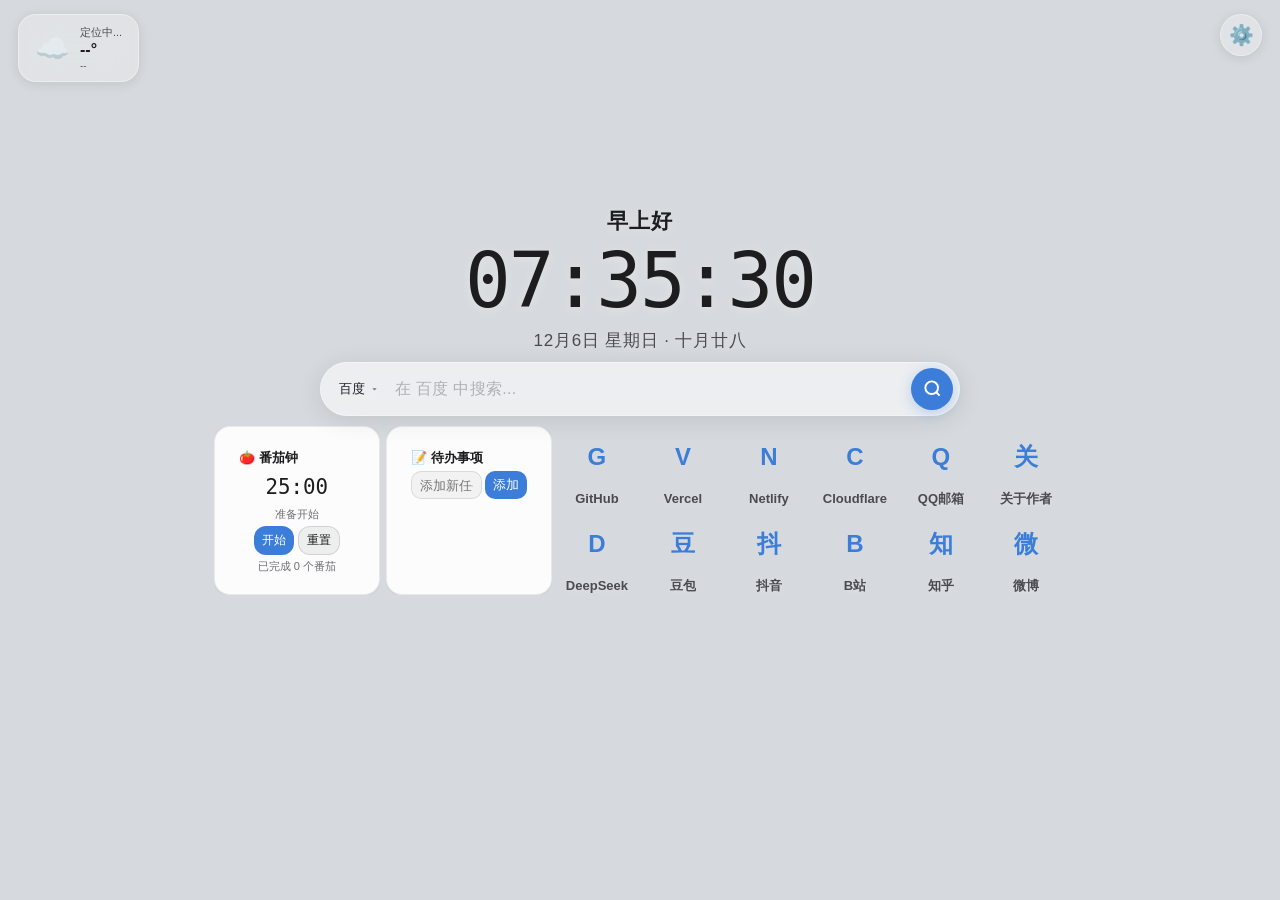
==== index.html @ c3597ccc "2026-09-25" ====
<!--
  index.html — MolTab 主页面
  纯静态 HTML 骨架，所有动态功能由 app/ 目录下的 ES 模块实现
  页面结构：背景层 → 顶部栏(天气+设置) → 主容器(时间+日期+搜索+网格) → 一言 → 设置弹窗
-->
<!DOCTYPE html>
<html lang="zh-CN">
<head>
    <meta charset="UTF-8">
    <meta name="viewport" content="width=device-width, initial-scale=1.0">
    <title>MolTab · 极简搜索</title>
    <link rel="icon" href="img/tabicon.png">
    <link rel="stylesheet" href="css/style.css">
</head>
<body>
    <!-- 背景加载遮罩：壁纸加载完成前显示加载动画 -->
    <div class="bg-loading"></div>
    <!-- 背景遮罩层：用于调节壁纸亮度，适配深浅色模式 -->
    <div class="bg-overlay" id="bgOverlay"></div>

    <!-- 顶部栏：左侧天气组件 + 右侧设置按钮 -->
    <div class="top-bar">
        <div class="weather-widget" id="weatherWidget">
            <span class="weather-icon" id="weatherIcon">☁️</span>
            <div class="weather-info">
                <span class="weather-city" id="weatherCity">定位中...</span>
                <span class="weather-temp" id="weatherTemp">--°</span>
                <span class="weather-desc" id="weatherDesc">--</span>
            </div>
        </div>
        <button class="settings-btn" id="settingsBtn">⚙️</button>
    </div>

    <!-- 主容器：垂直排列为 时间→日期→搜索框→书签网格 -->
    <div class="main-container">
        <!-- 时间 + 问候语 -->
        <div class="time-wrapper">
            <div class="time-display" id="timeDisplay" data-local-adapt>00:00:00</div>
            <div class="greeting-text" id="greetingText" data-local-adapt></div>
        </div>
        <!-- 日期（公历 + 农历） -->
        <div class="date-display" id="dateDisplay" data-local-adapt><span>加载中...</span></div>
        <!-- 搜索框区域：引擎选择器 + 输入框 + 清除按钮 + 搜索按钮 -->
        <div class="search-container">
            <div class="engine-selector">
                <button class="engine-btn" id="engineBtn">
                    <span id="engineBtnText">百度</span>
                    <span class="arrow" id="engineArrow">▾</span>
                </button>
                <!-- 搜索引擎下拉菜单：7 个预置引擎 -->
                <div class="engine-dropdown" id="engineDropdown">
                    <div class="engine-option selected" data-engine="baidu"><span class="engine-dot"></span>百度</div>
                    <div class="engine-option" data-engine="bing"><span class="engine-dot"></span>必应</div>
                    <div class="engine-option" data-engine="google"><span class="engine-dot"></span>谷歌</div>
                    <div class="engine-option" data-engine="duckduckgo"><span class="engine-dot"></span>DuckDuckGo</div>
                    <div class="engine-option" data-engine="yandex"><span class="engine-dot"></span>Yandex</div>
                    <div class="engine-option" data-engine="sogou"><span class="engine-dot"></span>搜狗</div>
                    <div class="engine-option" data-engine="360"><span class="engine-dot"></span>360搜索</div>
                </div>
            </div>
            <input type="text" class="search-input" id="searchInput" placeholder="输入关键词搜索..." autocomplete="off" data-local-adapt>
            <button class="search-clear-btn" id="searchClearBtn">✕</button>
            <button class="search-submit-btn" id="searchSubmitBtn">
                <!-- 搜索图标（SVG 放大镜） -->
                <svg viewBox="0 0 24 24" fill="none" stroke="currentColor" stroke-width="2.5">
                    <circle cx="11" cy="11" r="8"/>
                    <line x1="21" y1="21" x2="16.65" y2="16.65"/>
                </svg>
            </button>
        </div>
        <!-- 书签/组件网格容器：12×3 CSS Grid，由 GridManager 动态渲染 -->
        <div class="grid-container" id="gridContainer"></div>
    </div>

    <!-- 键盘快捷键帮助弹窗（按 ? 键显示） -->
    <div class="kbd-help-overlay hidden" id="kbdHelpOverlay">
        <div class="kbd-help-card">
            <h3>键盘快捷键</h3>
            <div class="kbd-row"><span class="kbd-label">聚焦搜索框</span><span><kbd>Ctrl</kbd>+<kbd>K</kbd> 或 <kbd>/</kbd></span></div>
            <div class="kbd-row"><span class="kbd-label">快速打开书签</span><span><kbd>1</kbd>-<kbd>9</kbd></span></div>
            <div class="kbd-row"><span class="kbd-label">关闭/退出</span><span><kbd>Esc</kbd></span></div>
            <div class="kbd-row"><span class="kbd-label">显示帮助</span><span><kbd>?</kbd></span></div>
            <div class="kbd-row"><span class="kbd-label">打开设置</span><span><kbd>Ctrl</kbd>+<kbd>,</kbd></span></div>
        </div>
    </div>

    <!-- 一言（语录）组件：底部居中显示 -->
    <div class="hitokoto-container" id="hitokotoContainer">
        <div class="hitokoto-text" id="hitokotoText" data-local-adapt></div>
        <div class="hitokoto-source" id="hitokotoSource" data-local-adapt></div>
    </div>

    <!-- 设置弹窗：遮罩 + 对话框 + 7 个标签页 -->
    <div class="modal-overlay hidden" id="modalOverlay">
        <div class="modal-dialog">
            <div class="modal-header">
                <h3>设置</h3>
                <button class="modal-close-btn" id="modalCloseBtn">✕</button>
            </div>
            <!-- 标签页导航：背景/天气/书签/一言/专注/数据/关于 -->
            <div class="modal-tabs" id="modalTabs">
                <button class="modal-tab active" data-tab="bg">背景</button>
                <button class="modal-tab" data-tab="weather">天气</button>
                <button class="modal-tab" data-tab="bookmarks">书签</button>
                <button class="modal-tab" data-tab="hitokoto">一言</button>
                <button class="modal-tab" data-tab="focus">专注</button>
                <button class="modal-tab" data-tab="data">数据</button>
                <button class="modal-tab" data-tab="about">关于</button>
            </div>
            <!-- 标签页内容区域：由 SettingsManager 动态渲染 -->
            <div class="modal-body" id="modalBody"></div>
        </div>
    </div>

    <!-- 应用入口：ES Module 方式加载，app.js 负责初始化所有模块 -->
    <script type="module" src="app/app.js"></script>
</body>
</html>
---- css/style.css ----
:root {
    --glass-bg: rgba(255, 255, 255, 0.25);
    --glass-border: rgba(255, 255, 255, 0.35);
    --text-primary: #1d1d1f;
    --text-secondary: #4a4a52;
    --text-tertiary: #6e6e73;
    --accent: #3b7dd8;
    --accent-hover: #5a9aee;
    --card-bg: rgba(255, 255, 255, 0.55);
    --card-shadow: 0 4px 24px rgba(0,0,0,0.1);
    --btn-bg: rgba(255,255,255,0.6);
    --btn-hover: rgba(255,255,255,0.85);
    --overlay-bg: rgba(0,0,0,0.5);
    --modal-bg: rgba(255,255,255,0.92);
    --modal-text: #1d1d1f;
    --input-bg: rgba(255,255,255,0.7);
    --divider: rgba(0,0,0,0.1);
    --danger: #e05555;
    --danger-hover: #ff6b6b;
    --warning: #f0a040;
    --adapt-color: #1d1d1f;
    --adapt-secondary: #4a4a52;
    --adapt-shadow: 0 2px 12px rgba(255,255,255,0.3);
}
[data-theme="dark"] {
    --glass-bg: rgba(30,30,35,0.45);
    --glass-border: rgba(255,255,255,0.12);
    --text-primary: #f0f0f5;
    --text-secondary: #c8c8d0;
    --text-tertiary: #9a9aa5;
    --accent: #6db3ff;
    --accent-hover: #8ec5ff;
    --card-bg: rgba(30,30,38,0.7);
    --card-shadow: 0 4px 24px rgba(0,0,0,0.35);
    --btn-bg: rgba(50,50,58,0.6);
    --btn-hover: rgba(60,60,70,0.85);
    --overlay-bg: rgba(0,0,0,0.7);
    --modal-bg: rgba(35,35,42,0.94);
    --modal-text: #f0f0f5;
    --input-bg: rgba(50,50,58,0.7);
    --divider: rgba(255,255,255,0.12);
    --danger: #ff6b6b;
    --danger-hover: #ff8c8c;
    --adapt-color: #f0f0f5;
    --adapt-secondary: #c8c8d0;
    --adapt-shadow: 0 2px 12px rgba(0,0,0,0.3);
}

*{margin:0;padding:0;box-sizing:border-box}
html,body{width:100%;height:100vh;font-family:-apple-system,BlinkMacSystemFont,'Segoe UI','PingFang SC','Microsoft YaHei',sans-serif;-webkit-font-smoothing:antialiased;overflow:hidden;user-select:none;-webkit-user-select:none}
body{display:flex;flex-direction:column;align-items:center;justify-content:center;background-size:cover;background-position:center;background-repeat:no-repeat;background-attachment:fixed;transition:background-image 0.6s ease;position:relative;padding:20px;background-color:#e8ecf1}

.bg-overlay{position:fixed;inset:0;z-index:0;pointer-events:none;transition:background 0.6s;background:rgba(0,0,0,0.08)}
.bg-overlay.night-mode{background:rgba(0,0,0,0.55)!important}

.bg-loading{position:fixed;inset:0;z-index:-1;background:linear-gradient(135deg,#e8ecf1,#c3d0dc);transition:opacity 0.8s}
.bg-loading.loaded{opacity:0;pointer-events:none}
[data-theme="dark"] .bg-loading{background:linear-gradient(135deg,#1a1a2e,#16213e)}

.top-bar{position:fixed;top:0;left:0;right:0;z-index:50;display:flex;justify-content:space-between;align-items:flex-start;padding:14px 18px;pointer-events:none}.top-bar>*{pointer-events:auto}
.weather-widget{display:flex;align-items:center;gap:10px;background:var(--glass-bg);backdrop-filter:blur(16px);-webkit-backdrop-filter:blur(16px);border:1px solid var(--glass-border);border-radius:18px;padding:10px 16px;color:var(--text-primary);cursor:pointer;transition:all 0.3s;box-shadow:0 2px 12px rgba(0,0,0,0.1);font-size:13px;white-space:nowrap;max-width:220px;overflow:hidden}.weather-widget:hover{background:var(--btn-hover);box-shadow:0 4px 20px rgba(0,0,0,0.15);transform:translateY(-1px)}
.weather-widget .weather-icon{font-size:28px;flex-shrink:0}
.weather-widget .weather-info{display:flex;flex-direction:column;gap:1px;min-width:0}
.weather-widget .weather-city{font-size:11px;font-weight:500;color:var(--text-secondary);overflow:hidden;text-overflow:ellipsis}
.weather-widget .weather-temp{font-size:16px;font-weight:700;color:var(--text-primary)}
.weather-widget .weather-desc{font-size:10px;color:var(--text-secondary);opacity:0.8}
.settings-btn{width:42px;height:42px;border-radius:50%;border:1px solid var(--glass-border);background:var(--glass-bg);backdrop-filter:blur(16px);-webkit-backdrop-filter:blur(16px);color:var(--text-primary);cursor:pointer;font-size:20px;display:flex;align-items:center;justify-content:center;transition:all 0.3s;box-shadow:0 2px 12px rgba(0,0,0,0.1)}.settings-btn:hover{background:var(--btn-hover);box-shadow:0 4px 20px rgba(0,0,0,0.15);transform:rotate(30deg)}

.main-container{position:relative;z-index:1;display:flex;flex-direction:column;align-items:center;justify-content:center;width:100%;height:100vh;gap:10px;padding:60px 20px 40px}
.time-wrapper{position:relative;display:inline-block;text-align:center;padding-top:4px}
.time-display{font-size:76px;font-weight:300;letter-spacing:-2px;color:var(--adapt-color);text-shadow:var(--adapt-shadow);line-height:1;font-family:'SF Mono','JetBrains Mono','Consolas',monospace;text-align:center;transition:color 0.5s,text-shadow 0.5s}
.date-display{font-size:17px;font-weight:400;color:var(--adapt-secondary);letter-spacing:0.8px;text-align:center;display:block;text-shadow:var(--adapt-shadow);transition:color 0.5s,text-shadow 0.5s}

.search-container{width:80vw;max-width:640px;display:flex;align-items:center;background:var(--card-bg);backdrop-filter:blur(20px);-webkit-backdrop-filter:blur(20px);border-radius:28px;padding:5px 6px 5px 8px;box-shadow:var(--card-shadow);border:1.5px solid var(--glass-border);transition:all 0.3s;gap:6px;position:relative;z-index:10}.search-container:focus-within{box-shadow:0 8px 40px rgba(0,0,0,0.18);border-color:var(--accent);transform:translateY(-2px);background:var(--btn-hover)}
.engine-selector{position:relative;flex-shrink:0;z-index:99999}
.engine-btn{display:flex;align-items:center;gap:5px;padding:8px 10px;border-radius:22px;border:none;background:transparent;color:var(--text-primary);cursor:pointer;font-size:13px;font-weight:500;transition:all 0.25s;white-space:nowrap;font-family:inherit}.engine-btn:hover{background:rgba(128,128,128,0.12)}
.engine-btn .arrow{font-size:10px;transition:transform 0.3s;margin-left:2px;opacity:0.6}.engine-btn .arrow.open{transform:rotate(180deg)}
.engine-dropdown{position:absolute;top:calc(100% + 6px);left:-4px;background:var(--modal-bg);backdrop-filter:blur(24px);-webkit-backdrop-filter:blur(24px);border-radius:16px;box-shadow:0 8px 32px rgba(0,0,0,0.25);border:1px solid var(--glass-border);min-width:140px;overflow:hidden;z-index:99999;display:none;animation:fadeSlideIn 0.2s ease-out}.engine-dropdown.active{display:block}
@keyframes fadeSlideIn{from{opacity:0;transform:translateY(-10px)}to{opacity:1;transform:translateY(0)}}
.engine-option{padding:10px 16px;cursor:pointer;font-size:13px;color:var(--modal-text);display:flex;align-items:center;gap:8px;border-bottom:1px solid var(--divider)}.engine-option:last-child{border-bottom:none}.engine-option:hover{background:rgba(128,128,128,0.1);color:var(--accent)}.engine-option.selected{color:var(--accent);font-weight:600;background:rgba(59,125,216,0.08)}
.engine-option .engine-dot{width:7px;height:7px;border-radius:50%;background:var(--accent);opacity:0}.engine-option.selected .engine-dot{opacity:1}
.search-input{flex:1;border:none;outline:none;font-size:16px;background:transparent;color:var(--adapt-color);font-family:inherit;letter-spacing:0.3px;min-width:0;padding:8px 2px}.search-input::placeholder{color:#b0b0b8}[data-theme="dark"] .search-input::placeholder{color:#6a6a74}
.search-clear-btn{width:28px;height:28px;border-radius:50%;border:none;background:rgba(128,128,128,0.15);color:var(--text-tertiary);cursor:pointer;font-size:12px;display:flex;align-items:center;justify-content:center;flex-shrink:0;opacity:0;pointer-events:none}.search-clear-btn.visible{opacity:1;pointer-events:auto}.search-clear-btn:hover{background:rgba(128,128,128,0.28);color:var(--text-primary)}
.search-submit-btn{width:42px;height:42px;border-radius:50%;border:none;background:var(--accent);color:#fff;cursor:pointer;font-size:18px;display:flex;align-items:center;justify-content:center;flex-shrink:0;box-shadow:0 3px 14px rgba(59,125,216,0.3)}.search-submit-btn:hover{background:var(--accent-hover);box-shadow:0 6px 22px rgba(59,125,216,0.45);transform:scale(1.04)}.search-submit-btn svg{width:19px;height:19px}

.grid-container{width:80vw;height:20vw;display:grid;grid-template-columns:repeat(12,1fr);grid-template-rows:repeat(3,1fr);gap:6px;position:relative;z-index:1;max-height:calc(100vh - 280px)}
.grid-item{display:flex;flex-direction:column;align-items:center;justify-content:center;border-radius:12px;position:relative;transition:all 0.25s cubic-bezier(0.4,0,0.2,1);overflow:hidden;min-width:0;min-height:0;animation:gridFadeIn 0.4s ease-out both}
.grid-item:not(.editing):hover{transform:translateY(-1px);box-shadow:0 4px 16px rgba(0,0,0,0.08)}
.grid-item.editing{animation:wobble 0.4s ease-in-out infinite}
.grid-item.editing::before{content:'';position:absolute;inset:-2px;border:2px dashed var(--warning);border-radius:14px;pointer-events:none;z-index:2}
.grid-item .grid-delete{position:absolute;top:2px;right:2px;width:20px;height:20px;border-radius:50%;background:var(--danger);color:#fff;border:none;cursor:pointer;font-size:10px;display:none;align-items:center;justify-content:center;z-index:5;line-height:1;box-shadow:0 1px 4px rgba(0,0,0,0.2);transition:transform 0.15s,background 0.15s}
.grid-item .grid-delete:hover{transform:scale(1.15);background:var(--danger-hover)}
.grid-item.editing .grid-delete{display:flex}
.grid-item.dragging{opacity:0.4}
.grid-item.drag-over{outline:2px solid var(--accent);outline-offset:2px;border-radius:12px}
.grid-container.drag-active::after{content:'';position:absolute;inset:0;pointer-events:none;z-index:10}
.drop-indicator{position:absolute;background:rgba(59,125,216,0.12);border:2px dashed var(--accent);border-radius:12px;pointer-events:none;z-index:10;transition:all 0.15s ease}
@keyframes wobble{0%,100%{transform:rotate(-1deg) scale(1)}25%{transform:rotate(0.8deg) scale(1.01)}50%{transform:rotate(-0.8deg) scale(1)}75%{transform:rotate(0.5deg) scale(0.99)}}
@keyframes gridFadeIn{from{opacity:0;transform:scale(0.85) translateY(8px)}to{opacity:1;transform:scale(1) translateY(0)}}
.grid-item .bm-icon-wrap{width:64px;height:64px;border-radius:18px;display:flex;align-items:center;justify-content:center;font-size:28px;font-weight:700;color:var(--accent);overflow:hidden;transition:all 0.25s;position:relative}
.grid-item .bm-icon-wrap img{width:100%;height:100%;object-fit:contain;border-radius:10px}
.grid-item .bm-icon-wrap .folder-icon{font-size:32px}
.grid-item .bm-icon-wrap .letter-icon{font-size:24px;font-weight:700;text-transform:uppercase}
.grid-item .bm-icon-wrap .emoji-icon{font-size:28px}
.grid-item .bm-name{font-size:13px;font-weight:600;text-align:center;max-width:100%;overflow:hidden;text-overflow:ellipsis;white-space:nowrap;color:var(--adapt-secondary);line-height:1.3;text-shadow:var(--adapt-shadow);transition:color 0.5s,text-shadow 0.5s;margin-top:3px}
.grid-item.folder .bm-icon-wrap{background:rgba(59,125,216,0.1);border-style:dashed;border-width:1.5px}
.folder-grid{display:grid;grid-template-columns:repeat(2,1fr);grid-template-rows:repeat(2,1fr);gap:3px;width:100%;height:100%;padding:5px;align-content:center;border:1.5px solid var(--glass-border);border-radius:12px;background:rgba(255,255,255,0.06)}
.folder-grid.three-col{grid-template-columns:repeat(3,1fr);grid-template-rows:repeat(3,1fr)}
.folder-grid-cell{display:flex;flex-direction:column;align-items:center;justify-content:center;gap:1px;cursor:pointer;border-radius:8px;transition:all 0.18s;overflow:hidden;min-width:0;min-height:0}
.folder-grid-cell:hover{background:rgba(128,128,128,0.15)}
.folder-grid-cell:active{background:rgba(128,128,128,0.22);transform:scale(0.96)}
.folder-grid-cell .fg-icon{width:44px;height:44px;border-radius:12px;display:flex;align-items:center;justify-content:center;overflow:hidden;flex-shrink:0}
.folder-grid-cell .fg-icon img{width:100%;height:100%;object-fit:contain}
.folder-grid-cell .fg-icon .letter-icon{font-size:20px;font-weight:700;text-transform:uppercase}
.folder-grid-cell .fg-icon .emoji-icon{font-size:22px}
.folder-grid-cell .fg-name{font-size:9px;text-align:center;overflow:hidden;text-overflow:ellipsis;white-space:nowrap;max-width:100%;color:var(--adapt-secondary);text-shadow:var(--adapt-shadow);line-height:1.2}
.folder-grid-more{display:flex;flex-direction:column;align-items:center;justify-content:center;border-radius:8px;cursor:pointer;gap:2px;overflow:hidden;padding:2px;transition:all 0.18s}
.folder-grid-more:hover{background:rgba(128,128,128,0.1)}
.folder-grid-more:active{background:rgba(128,128,128,0.18);transform:scale(0.96)}
.folder-grid-more .more-thumbs{display:grid;grid-template-columns:1fr 1fr;gap:1px;width:100%;flex:1;min-height:0}
.folder-grid-more .more-thumbs .thumb{border-radius:3px;overflow:hidden;display:flex;align-items:center;justify-content:center;background:rgba(0,0,0,0.04)}
.folder-grid-more .more-thumbs .thumb img{width:100%;height:100%;object-fit:contain}
.folder-grid-more .more-label{font-size:8px;color:var(--accent);font-weight:600;line-height:1;flex-shrink:0}
.grid-item .add-icon-inner{width:64px;height:64px;border-radius:18px;display:flex;align-items:center;justify-content:center;font-size:28px;font-weight:300;border:2px dashed var(--text-tertiary);color:var(--text-tertiary);transition:all 0.25s;cursor:pointer}
.grid-item .add-icon-inner:hover{border-color:var(--accent);color:var(--accent)}
.bookmarks-container{display:none}
.focus-tools-container{display:none}

.folder-expanded{display:flex;flex-wrap:wrap;gap:6px;justify-content:center;width:100%;padding:10px;background:var(--glass-bg);backdrop-filter:blur(12px);-webkit-backdrop-filter:blur(12px);border-radius:16px;border:1px solid var(--glass-border);margin-top:-2px;animation:fadeSlideIn 0.25s ease-out}
.folder-expanded .folder-header{width:100%;display:flex;align-items:center;justify-content:space-between;padding:0 4px 6px;border-bottom:1px solid var(--divider);margin-bottom:4px}
.folder-expanded .folder-header .folder-title{font-size:12px;font-weight:600;color:var(--text-secondary)}
.folder-expanded .folder-header .folder-close{background:none;border:none;cursor:pointer;font-size:14px;color:var(--text-tertiary);padding:2px 6px;border-radius:8px}.folder-expanded .folder-header .folder-close:hover{background:rgba(128,128,128,0.15)}
.folder-expanded .bookmark-item{width:56px;padding:4px 2px;gap:3px}
.folder-expanded .bookmark-item .bm-icon-wrap{width:40px;height:40px;border-radius:11px}
.folder-expanded .bookmark-item .bm-name{font-size:9px;max-width:52px}

.folder-expansion-overlay{position:fixed;inset:0;z-index:160;background:rgba(0,0,0,0.45);backdrop-filter:blur(20px);-webkit-backdrop-filter:blur(20px);display:flex;align-items:center;justify-content:center;animation:fadeIn 0.25s ease-out}
.folder-expansion-modal{background:var(--modal-bg);backdrop-filter:blur(28px);-webkit-backdrop-filter:blur(28px);border-radius:24px;width:85%;max-width:90vw;max-height:70vh;overflow:hidden;box-shadow:0 20px 60px rgba(0,0,0,0.3);border:1px solid var(--glass-border);animation:scaleIn 0.3s ease-out;display:flex;flex-direction:column}
.folder-expansion-header{display:flex;align-items:center;justify-content:center;padding:16px 20px;border-bottom:1px solid var(--divider);flex-shrink:0;position:relative}
.folder-expansion-title{font-size:15px;font-weight:600;color:var(--modal-text)}
.folder-expansion-close{position:absolute;right:14px;top:50%;transform:translateY(-50%);width:30px;height:30px;border-radius:50%;border:none;background:rgba(128,128,128,0.15);color:var(--modal-text);cursor:pointer;font-size:14px;display:flex;align-items:center;justify-content:center;transition:background 0.2s}
.folder-expansion-close:hover{background:rgba(128,128,128,0.3)}
.folder-expansion-grid{display:flex;flex-wrap:wrap;justify-content:center;gap:12px;padding:20px 24px;overflow-y:auto;scrollbar-width:none;-ms-overflow-style:none}
.folder-expansion-grid::-webkit-scrollbar{display:none}
.folder-expansion-item{display:flex;flex-direction:column;align-items:center;gap:6px;padding:6px 8px;border-radius:12px;cursor:pointer;transition:all 0.18s}
.folder-expansion-item:hover{background:rgba(128,128,128,0.1);transform:scale(1.05)}
.folder-expansion-item:active{transform:scale(0.97);background:rgba(128,128,128,0.16)}
.folder-expansion-item .fe-icon{width:56px;height:56px;border-radius:16px;display:flex;align-items:center;justify-content:center;overflow:hidden}
.folder-expansion-item .fe-icon img{width:100%;height:100%;object-fit:contain;border-radius:8px}
.folder-expansion-item .fe-icon .letter-icon{font-size:22px;font-weight:700;text-transform:uppercase}
.folder-expansion-item .fe-icon .emoji-icon{font-size:26px}
.folder-expansion-item .bm-name{font-size:11px;max-width:64px;color:var(--modal-text)}

.add-bookmark-btn{display:flex;flex-direction:column;align-items:center;gap:3px;padding:6px 2px;border-radius:12px;border:none;cursor:pointer;transition:all 0.25s;width:64px;flex-shrink:0;background:transparent;color:var(--text-tertiary);font-family:inherit;opacity:0.5}
.add-bookmark-btn:hover{opacity:1;color:var(--accent)}
.add-bookmark-btn .add-icon{width:48px;height:48px;border-radius:14px;display:flex;align-items:center;justify-content:center;font-size:24px;font-weight:300;border:2px dashed currentColor;transition:all 0.25s}
.add-bookmark-btn:hover .add-icon{border-color:var(--accent)}
.add-bookmark-btn .add-text{font-size:10px;font-weight:500}

.hitokoto-container{position:fixed;bottom:28px;left:50%;transform:translateX(-50%);z-index:0;text-align:center;max-width:600px;width:90%;pointer-events:none}
.hitokoto-text{font-size:14px;color:var(--adapt-secondary);letter-spacing:0.4px;line-height:1.6;opacity:0.85;text-shadow:var(--adapt-shadow);transition:color 0.5s,text-shadow 0.5s}
.hitokoto-source{font-size:11px;color:var(--adapt-secondary);margin-top:3px;opacity:0.75;text-shadow:var(--adapt-shadow);transition:color 0.5s,text-shadow 0.5s}

.modal-overlay{position:fixed;inset:0;background:var(--overlay-bg);z-index:100;display:flex;align-items:center;justify-content:center;animation:fadeIn 0.25s;backdrop-filter:blur(4px)}.modal-overlay.hidden{display:none}@keyframes fadeIn{from{opacity:0}to{opacity:1}}
.modal-dialog{background:var(--modal-bg);backdrop-filter:blur(28px);border-radius:24px;width:90%;max-width:500px;max-height:75vh;overflow:hidden;box-shadow:0 20px 60px rgba(0,0,0,0.3);display:flex;flex-direction:column;animation:scaleIn 0.3s;border:1px solid var(--glass-border)}@keyframes scaleIn{from{transform:scale(0.9);opacity:0}to{transform:scale(1);opacity:1}}
.modal-header{padding:18px 20px;border-bottom:1px solid var(--divider);display:flex;justify-content:space-between;align-items:center;flex-shrink:0}.modal-header h3{font-size:17px;font-weight:600;color:var(--modal-text)}
.modal-close-btn{width:34px;height:34px;border-radius:50%;border:none;background:rgba(128,128,128,0.15);color:var(--modal-text);cursor:pointer;font-size:16px;display:flex;align-items:center;justify-content:center}
.modal-tabs{display:flex;border-bottom:1px solid var(--divider);flex-shrink:0;padding:0 12px;overflow-x:auto}
.modal-tab{padding:12px 16px;cursor:pointer;font-size:13px;font-weight:500;color:var(--text-tertiary);border-bottom:2px solid transparent;transition:all 0.25s;white-space:nowrap;background:none;border:none;font-family:inherit}.modal-tab.active{color:var(--accent);border-bottom-color:var(--accent);font-weight:600}
.modal-body{padding:20px;overflow-y:auto;flex:1;display:flex;flex-direction:column;gap:16px}
.section-title{font-size:13px;font-weight:600;color:var(--text-tertiary);letter-spacing:0.5px;text-transform:uppercase;margin-bottom:-4px;display:flex;align-items:center;gap:8px}
.about-desc{font-size:12px;line-height:1.6;margin-bottom:8px;color:var(--modal-text)}
.setting-row{display:flex;align-items:center;justify-content:space-between;gap:12px;padding:8px 0;flex-wrap:wrap}
.setting-label{font-size:14px;color:var(--modal-text);font-weight:500}
.toggle-switch{width:48px;height:28px;border-radius:14px;background:#ccc;cursor:pointer;position:relative;transition:all 0.3s;flex-shrink:0}.toggle-switch.on{background:var(--accent)}.toggle-switch::after{content:'';position:absolute;top:3px;left:3px;width:22px;height:22px;border-radius:50%;background:#fff;transition:all 0.3s;box-shadow:0 1px 3px rgba(0,0,0,0.2)}.toggle-switch.on::after{left:23px}
.theme-switch{display:flex;gap:4px;background:var(--input-bg);border-radius:12px;padding:3px}
.theme-switch-btn{padding:6px 14px;border-radius:10px;border:none;background:transparent;color:var(--text-tertiary);cursor:pointer;font-size:12px;font-weight:500;transition:all 0.25s;font-family:inherit;white-space:nowrap}.theme-switch-btn.active{background:var(--accent);color:#fff;box-shadow:0 2px 8px rgba(59,125,216,0.25)}
.btn-sm{padding:8px 16px;border-radius:20px;border:none;cursor:pointer;font-size:13px;font-weight:500;transition:all 0.25s;font-family:inherit;background:var(--btn-bg);color:var(--text-primary);border:1px solid var(--glass-border);text-decoration:none;display:inline-flex;align-items:center;gap:6px;white-space:nowrap}.btn-sm:hover{background:var(--btn-hover);box-shadow:0 2px 10px rgba(0,0,0,0.1)}.btn-sm.primary{background:var(--accent);color:#fff;border:none}.btn-sm.danger{background:var(--danger);color:#fff;border:none}
.input-sm{padding:9px 14px;border-radius:20px;border:1px solid var(--glass-border);background:var(--input-bg);color:var(--text-primary);font-size:13px;font-family:inherit;outline:none;width:100%}.input-sm:focus{border-color:var(--accent);box-shadow:0 0 0 3px rgba(59,125,216,0.1)}
select.input-sm{cursor:pointer;appearance:auto}
.bookmark-edit-row{display:flex;gap:8px;align-items:center;padding:8px 10px;background:var(--input-bg);border-radius:12px;flex-wrap:wrap}.bookmark-edit-row input{flex:1;min-width:60px;padding:7px 10px;border-radius:10px;border:1px solid var(--divider);background:var(--card-bg);color:var(--text-primary);font-size:12px;font-family:inherit;outline:none}
.icon-preview{width:32px;height:32px;border-radius:8px;background:var(--card-bg);display:flex;align-items:center;justify-content:center;overflow:hidden;border:1px solid var(--divider);flex-shrink:0;font-size:16px}
.icon-preview img{width:100%;height:100%;object-fit:contain}
.bg-preview-grid{display:grid;grid-template-columns:repeat(4,1fr);gap:8px}.bg-preview-item{aspect-ratio:16/10;border-radius:10px;background-size:cover;background-position:center;cursor:pointer;border:3px solid transparent;transition:all 0.3s;overflow:hidden;position:relative;background-color:var(--input-bg)}.bg-preview-item:hover{border-color:var(--accent);transform:scale(1.04)}.bg-preview-item.active{border-color:var(--accent);box-shadow:0 0 0 4px rgba(59,125,216,0.2)}.bg-preview-item .check-mark{position:absolute;top:4px;right:4px;width:20px;height:20px;border-radius:50%;background:var(--accent);color:#fff;font-size:10px;display:flex;align-items:center;justify-content:center}
.gallery-tabs{display:flex;gap:6px;flex-wrap:wrap;margin-bottom:8px}
.gallery-tab{padding:6px 14px;border-radius:16px;border:1px solid var(--glass-border);background:var(--input-bg);color:var(--text-secondary);cursor:pointer;font-size:12px;font-weight:500;transition:all 0.25s;font-family:inherit}.gallery-tab.active{background:var(--accent);color:#fff;border-color:var(--accent)}
.toast{position:fixed;top:20px;left:50%;transform:translateX(-50%);z-index:200;background:var(--modal-bg);color:var(--modal-text);padding:10px 24px;border-radius:24px;font-size:13px;box-shadow:0 8px 30px rgba(0,0,0,0.2);animation:toastIn 0.4s,toastOut 0.4s 1.8s forwards;pointer-events:none;border:1px solid var(--glass-border)}@keyframes toastIn{from{opacity:0;transform:translateX(-50%) translateY(-20px)}to{opacity:1;transform:translateX(-50%) translateY(0)}}@keyframes toastOut{from{opacity:1}to{opacity:0;transform:translateX(-50%) translateY(-20px)}}
.about-logo{font-size:28px;font-weight:700;margin-bottom:2px;color:var(--modal-text)}.about-version{font-size:13px;color:var(--text-tertiary);margin-bottom:12px}
.legal-links{display:flex;gap:12px;font-size:11px;color:var(--text-tertiary)}.legal-links span{cursor:pointer;text-decoration:underline}
.about-action-row{display:flex;gap:12px;margin-top:8px;flex-wrap:wrap}
.emoji-picker-grid{display:grid;grid-template-columns:repeat(8,1fr);gap:4px;max-height:160px;overflow-y:auto;padding:4px}
.emoji-picker-btn{width:32px;height:32px;border:none;background:transparent;cursor:pointer;font-size:18px;border-radius:8px;transition:background 0.2s;display:flex;align-items:center;justify-content:center}.emoji-picker-btn:hover{background:var(--input-bg)}
.search-history-dropdown{position:absolute;top:calc(100% + 4px);left:0;right:0;background:var(--modal-bg);backdrop-filter:blur(20px);-webkit-backdrop-filter:blur(20px);border-radius:16px;box-shadow:0 8px 32px rgba(0,0,0,0.2);border:1px solid var(--glass-border);z-index:99;display:none;overflow:hidden;animation:fadeSlideIn 0.15s ease-out}.search-history-dropdown.active{display:block}
.search-history-dropdown .history-item{padding:10px 18px;cursor:pointer;font-size:13px;color:var(--modal-text);border-bottom:1px solid var(--divider);transition:background 0.15s}.search-history-dropdown .history-item:last-child{border-bottom:none}.search-history-dropdown .history-item:hover{background:rgba(128,128,128,0.1)}
.drag-ghost{position:fixed;pointer-events:none;z-index:999;opacity:0.85;transform:scale(1.1)}
.bookmark-item.long-pressing{animation:longPressPulse 0.8s ease-out;outline:2px solid var(--accent);outline-offset:2px;border-radius:12px}
@keyframes longPressPulse{0%{transform:scale(1)}50%{transform:scale(0.92)}100%{transform:scale(1)}}
.folder-context-menu{position:fixed;z-index:200;background:var(--modal-bg);backdrop-filter:blur(20px);-webkit-backdrop-filter:blur(20px);border-radius:14px;box-shadow:0 8px 32px rgba(0,0,0,0.22),0 2px 8px rgba(0,0,0,0.08);border:1px solid var(--glass-border);padding:6px 0;min-width:130px;animation:fadeSlideIn 0.15s ease-out}
.folder-context-menu .ctx-item{padding:9px 18px;cursor:pointer;font-size:13px;color:var(--modal-text);display:flex;align-items:center;gap:8px;transition:background 0.12s}
.folder-context-menu .ctx-item:hover{background:rgba(128,128,128,0.12)}
.folder-context-menu .ctx-item:active{background:rgba(128,128,128,0.2)}
.folder-context-menu .ctx-item.danger{color:var(--danger)}
.greeting-text{position:absolute;bottom:100%;left:50%;transform:translateX(-50%);font-size:21px;font-weight:700;color:var(--adapt-color);text-shadow:var(--adapt-shadow);white-space:nowrap;letter-spacing:1px;transition:color 0.5s,text-shadow 0.5s;margin-bottom:4px}
.focus-tools-container{display:none}
.grid-focus-card{background:rgba(255,255,255,0.92);backdrop-filter:blur(16px);-webkit-backdrop-filter:blur(16px);border:1px solid rgba(0,0,0,0.08);border-radius:16px;padding:clamp(8px,3cqw,22px) clamp(10px,3.5cqw,24px) clamp(20px,5cqw,28px);color:#1d1d1f;box-shadow:0 2px 16px rgba(0,0,0,0.08);transition:all 0.3s;width:100%;height:100%;min-height:0;display:flex;flex-direction:column;justify-content:space-between;overflow:hidden;position:relative;container-type:inline-size}
.grid-focus-card>*{position:relative;z-index:1}
.grid-focus-card h4{font-size:clamp(13px,6cqw,26px);font-weight:600;margin-bottom:clamp(4px,2cqw,12px);display:flex;align-items:center;gap:4px;flex-shrink:0;color:#1d1d1f}
.pomodoro-display{font-size:clamp(18px,18cqw,72px);font-weight:300;font-family:'SF Mono','JetBrains Mono','Consolas',monospace;text-align:center;color:#1d1d1f;cursor:pointer;transition:opacity 0.2s;flex-shrink:0;margin:clamp(4px,2cqw,12px) 0}
.pomodoro-display:hover{opacity:0.7}
.pomodoro-controls{display:flex;gap:clamp(4px,3cqw,20px);justify-content:center;flex-shrink:0;margin-top:clamp(4px,2.5cqw,16px)}
.pomodoro-controls button{padding:clamp(5px,2.5cqw,16px) clamp(8px,5cqw,32px);border-radius:12px;border:none;cursor:pointer;font-size:clamp(12px,4.5cqw,24px);font-weight:500;background:var(--accent);color:#fff;font-family:inherit;transition:all 0.2s}
.pomodoro-controls button:hover{opacity:0.85}
.pomodoro-controls button.secondary{background:rgba(0,0,0,0.06);color:#1d1d1f;border:1px solid rgba(0,0,0,0.12)}
.pomodoro-status{text-align:center;font-size:clamp(11px,4cqw,22px);color:#6e6e73;margin-top:clamp(4px,2cqw,12px);flex-shrink:0}
.todo-input-row{display:flex;gap:clamp(3px,1.5cqw,8px);margin-bottom:clamp(2px,1cqw,6px);flex-shrink:0}
.todo-input-row input{flex:1;padding:clamp(5px,2cqw,10px) clamp(8px,2.5cqw,14px);border-radius:10px;border:1px solid rgba(0,0,0,0.1);background:rgba(0,0,0,0.04);color:#1d1d1f;font-size:clamp(13px,5cqw,22px);font-family:inherit;outline:none;min-width:0}
.todo-input-row input:focus{border-color:var(--accent)}
.todo-input-row button{padding:clamp(5px,2cqw,10px) clamp(8px,2.5cqw,14px);border-radius:10px;border:none;background:var(--accent);color:#fff;cursor:pointer;font-size:clamp(13px,5cqw,22px);font-family:inherit;flex-shrink:0}
.todo-list{flex:1;overflow-y:auto;display:flex;flex-direction:column;gap:clamp(1px,0.8cqw,4px);scrollbar-width:none;-ms-overflow-style:none}
.todo-list::-webkit-scrollbar{display:none}
.todo-item{display:flex;align-items:center;gap:clamp(4px,1.5cqw,8px);padding:clamp(3px,1cqw,6px) clamp(4px,1.5cqw,8px);border-radius:10px;font-size:clamp(12px,3.8cqw,16px);color:#4a4a52;transition:background 0.15s}
.todo-item:hover{background:rgba(0,0,0,0.04)}
.todo-item .todo-check{width:clamp(12px,3.5cqw,20px);height:clamp(12px,3.5cqw,20px);border-radius:50%;border:1.5px solid #4a4a52;cursor:pointer;flex-shrink:0;display:flex;align-items:center;justify-content:center;transition:all 0.2s;font-size:clamp(7px,2cqw,11px)}
.todo-item .todo-check.done{background:var(--accent);border-color:var(--accent);color:#fff}
.todo-item .todo-text{flex:1;transition:all 0.2s}
.todo-item .todo-text.done{text-decoration:line-through;opacity:0.5}
.todo-item .todo-del{background:none;border:none;cursor:pointer;color:#999;font-size:clamp(9px,2cqw,12px);padding:2px clamp(2px,1cqw,4px);border-radius:6px;opacity:0;transition:opacity 0.15s,color 0.15s}
.todo-item:hover .todo-del{opacity:1}
.todo-item .todo-del:hover{color:var(--danger)}
.kbd-help-overlay{position:fixed;inset:0;z-index:150;background:var(--overlay-bg);display:flex;align-items:center;justify-content:center;animation:fadeIn 0.2s;backdrop-filter:blur(4px)}
.kbd-help-overlay.hidden{display:none}
.kbd-help-card{background:var(--modal-bg);backdrop-filter:blur(28px);border-radius:20px;padding:24px 28px;max-width:400px;width:90%;box-shadow:0 20px 60px rgba(0,0,0,0.3);border:1px solid var(--glass-border);animation:scaleIn 0.25s}
.kbd-help-card h3{font-size:16px;font-weight:600;color:var(--modal-text);margin-bottom:14px}
.kbd-help-card .kbd-row{display:flex;justify-content:space-between;align-items:center;padding:6px 0;border-bottom:1px solid var(--divider)}
.kbd-help-card .kbd-row:last-child{border-bottom:none}
.kbd-help-card .kbd-label{font-size:13px;color:var(--modal-text)}
.kbd-help-card kbd{display:inline-block;padding:2px 8px;border-radius:6px;background:var(--input-bg);border:1px solid var(--divider);font-size:11px;font-family:inherit;color:var(--text-secondary)}
@media (max-width:640px){.time-display{font-size:48px}.search-container{border-radius:22px;padding:3px 4px 3px 5px;gap:3px}.search-input{font-size:14px;padding:6px 1px}.search-submit-btn{width:36px;height:36px}.weather-widget{padding:8px 12px;font-size:11px;border-radius:14px;max-width:170px}.grid-container{width:95vw;height:23.75vw;gap:4px}.grid-item .bm-icon-wrap{width:44px;height:44px;border-radius:13px;font-size:20px}.grid-item .bm-name{font-size:10px}.grid-item .add-icon-inner{width:44px;height:44px}.modal-dialog{width:95%;max-width:95%;border-radius:18px}.bg-preview-grid{grid-template-columns:repeat(3,1fr)}.theme-switch-btn{padding:5px 10px;font-size:11px}.greeting-text{right:-50px;font-size:12px}.folder-expansion-modal{width:92%;max-width:92%}.folder-expansion-grid{gap:8px;padding:16px}}
.modal-body{scrollbar-width:none;-ms-overflow-style:none}
.modal-body::-webkit-scrollbar{display:none}
.modal-tabs{scrollbar-width:none;-ms-overflow-style:none}
.modal-tabs::-webkit-scrollbar{display:none}
.form-modal-overlay{position:fixed;inset:0;background:var(--overlay-bg);z-index:180;display:flex;align-items:center;justify-content:center;animation:fadeIn 0.2s;backdrop-filter:blur(4px)}
.form-modal-card{background:var(--modal-bg);backdrop-filter:blur(28px);border-radius:20px;padding:24px;width:90%;max-width:380px;box-shadow:0 20px 60px rgba(0,0,0,0.3);border:1px solid var(--glass-border);animation:scaleIn 0.25s}
.form-modal-card h3{font-size:16px;font-weight:600;color:var(--modal-text);margin-bottom:16px}
.form-modal-card .form-field{display:flex;flex-direction:column;gap:6px;margin-bottom:12px}
.form-modal-card .form-field label{font-size:12px;font-weight:500;color:var(--text-secondary)}
.form-modal-card .form-field input,.form-modal-card .form-field textarea,.form-modal-card .form-field select{padding:9px 14px;border-radius:14px;border:1px solid var(--glass-border);background:var(--input-bg);color:var(--text-primary);font-size:13px;font-family:inherit;outline:none;width:100%}
.form-modal-card .form-field input:focus,.form-modal-card .form-field textarea:focus{border-color:var(--accent);box-shadow:0 0 0 3px rgba(59,125,216,0.1)}
.form-modal-card .form-field textarea{resize:vertical;min-height:60px;border-radius:14px}
.form-modal-card .form-actions{display:flex;gap:8px;justify-content:flex-end;margin-top:16px}
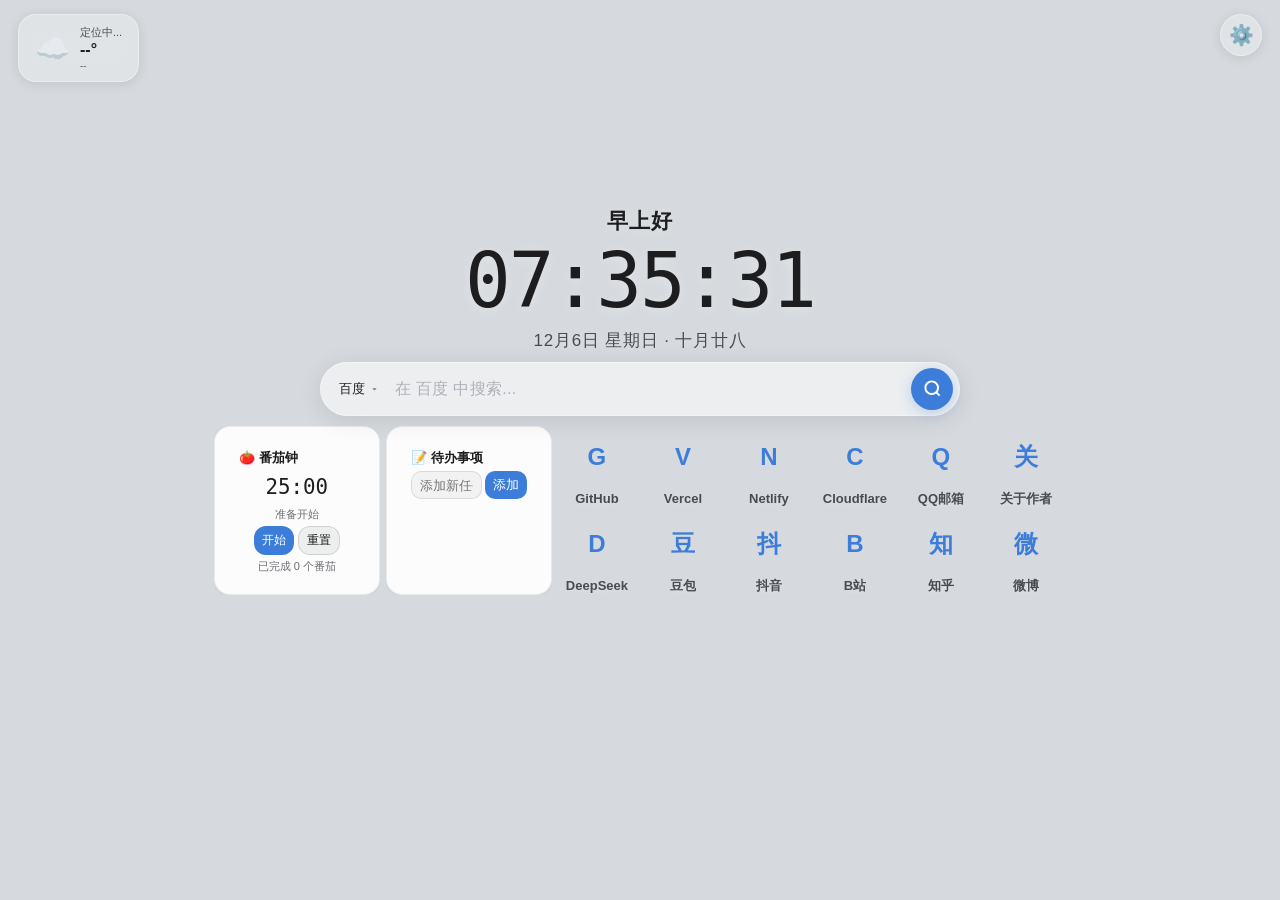
==== commit 53309b67: "2026-09-05" ====
--- a/index.html
+++ b/index.html
@@ -106,6 +106,7 @@
                 <button class="modal-tab" data-tab="focus">专注</button>
                 <button class="modal-tab" data-tab="data">数据</button>
                 <button class="modal-tab" data-tab="about">关于</button>
+                <button class="modal-tab" data-tab="ext">扩展</button>
             </div>
             <!-- 标签页内容区域：由 SettingsManager 动态渲染 -->
             <div class="modal-body" id="modalBody"></div>
